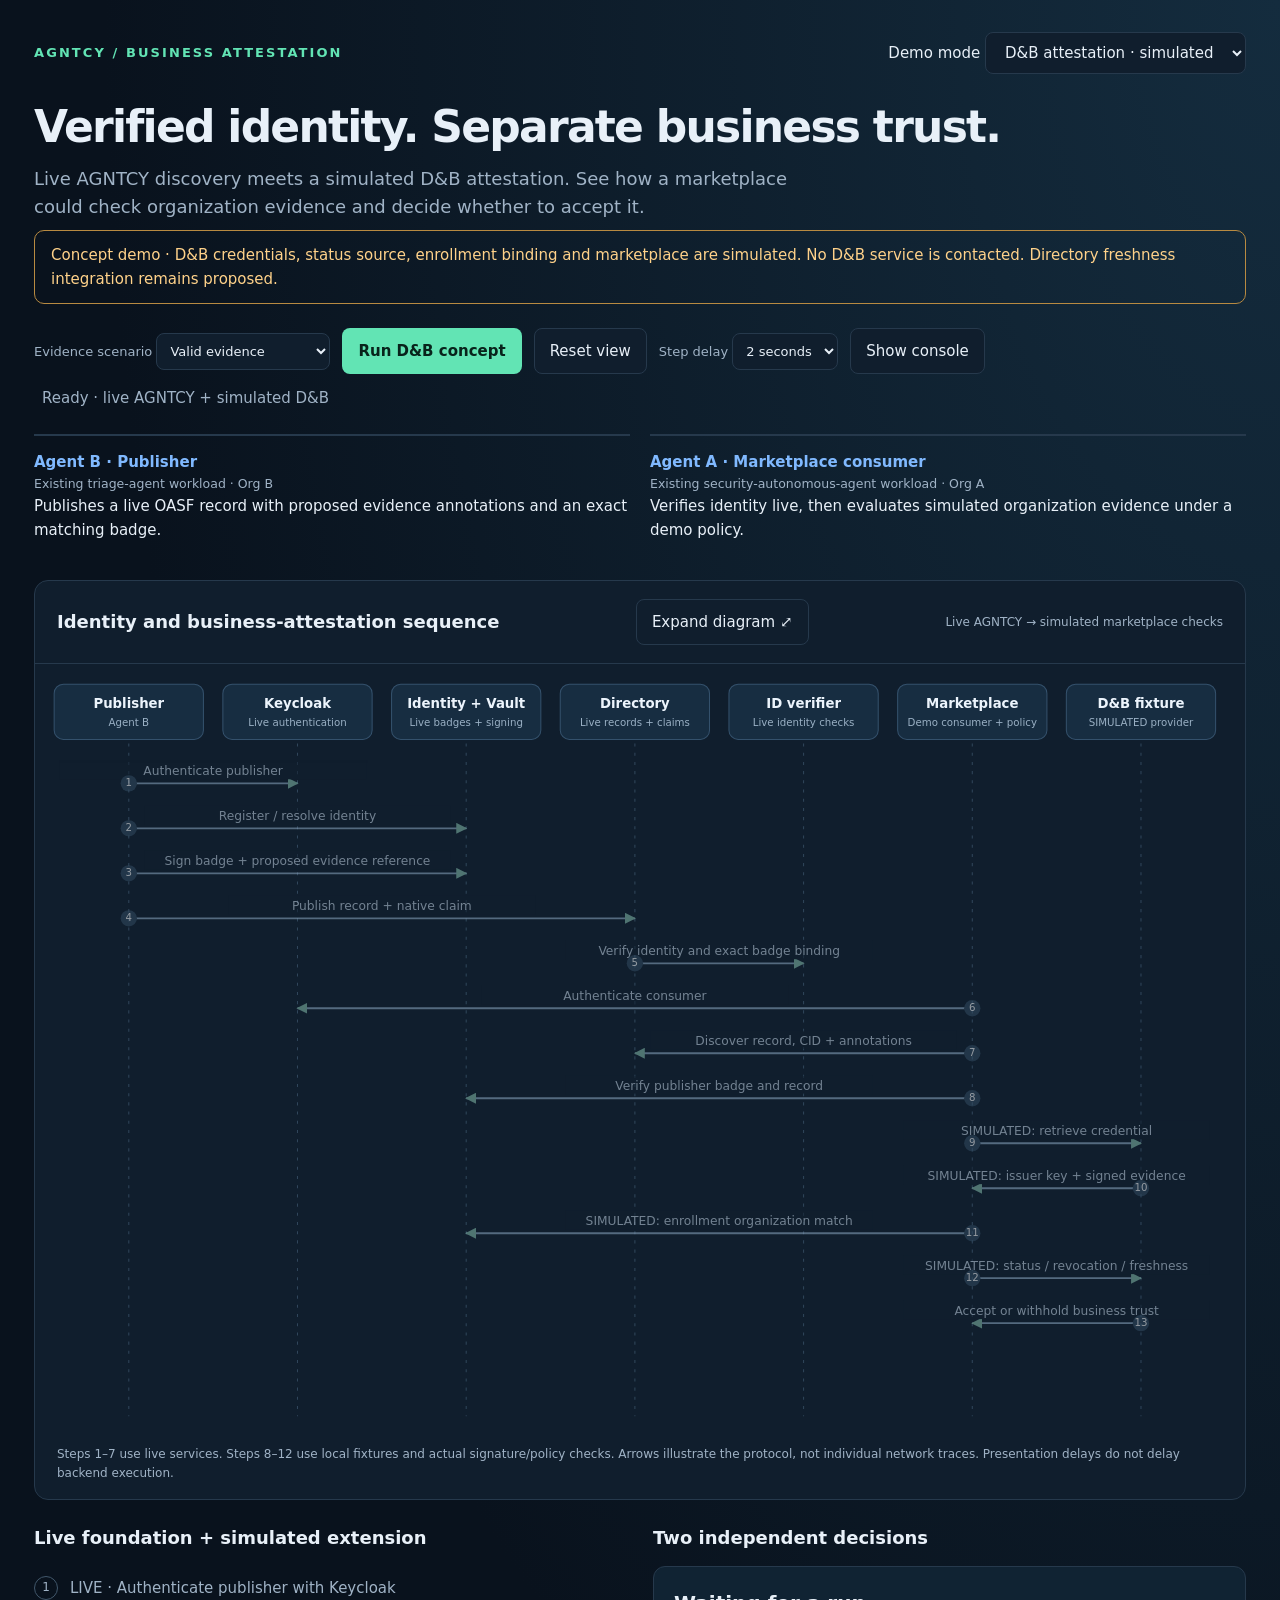
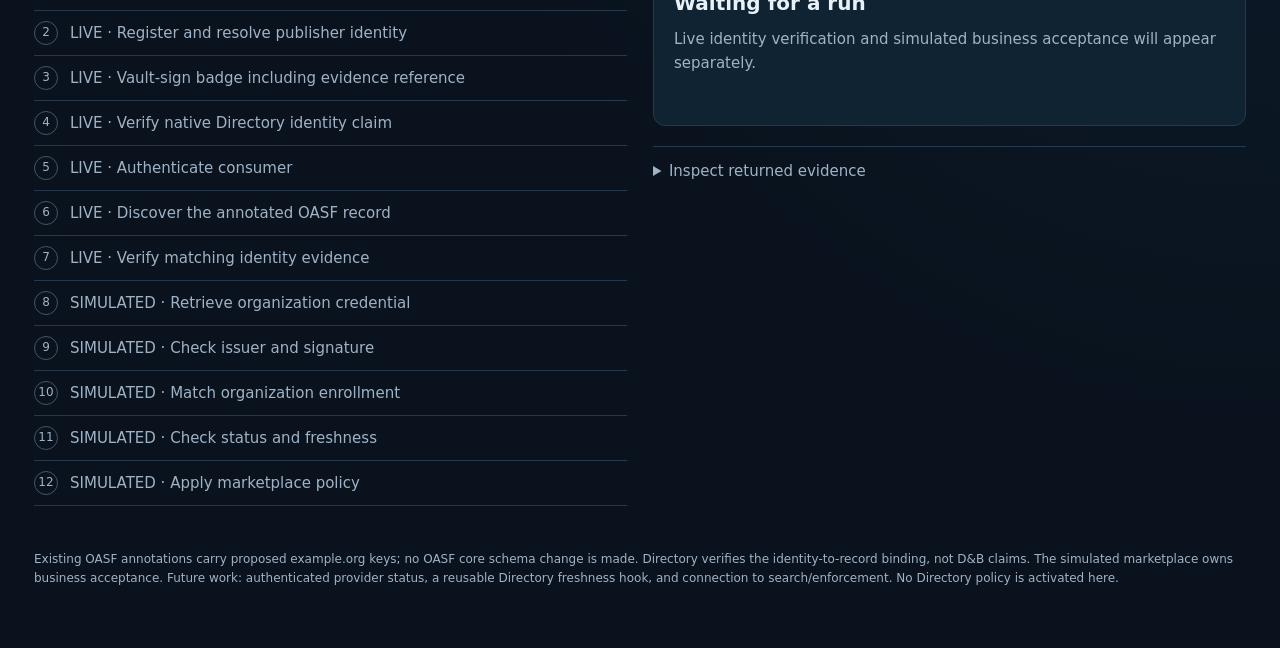
==== cross-domain-id-jag-vc/webapp/static/dnb.html @ ece32f4d "feat(demo): add live identity and simulated D&B attestation journey Signed-off-by: Sri Aradhyula <sr" ====
<!doctype html>
<html lang="en"><head><meta charset="utf-8"><meta name="viewport" content="width=device-width,initial-scale=1"><title>AGNTCY · D&B attestation concept</title>
<style>
:root{color-scheme:dark;--bg:#09121d;--panel:#101e2d;--line:#26394c;--text:#e8f0f8;--muted:#a0b3c6;--green:#62e4b4;--blue:#80b9ff;--red:#ff8b97}*{box-sizing:border-box}body{margin:0;background:radial-gradient(ellipse at top right,#142c3e,var(--bg) 65%);color:var(--text);font:15px/1.6 system-ui,sans-serif}main{max-width:1320px;margin:auto;padding:32px 34px 60px}header{display:flex;justify-content:space-between;align-items:center;gap:20px}.brand{font-size:13px;font-weight:700;letter-spacing:.16em;color:var(--green)}select,button{font:inherit;border:1px solid var(--line);border-radius:8px;padding:10px 15px;background:var(--panel);color:var(--text)}h1{font-size:clamp(28px,4vw,44px);letter-spacing:-.04em;line-height:1.15;margin:28px 0 12px}p{color:var(--muted);margin:8px 0}.lead{font-size:18px;max-width:780px}.toolbar{display:flex;align-items:center;gap:12px;margin:24px 0}button{cursor:pointer}button.primary{background:var(--green);color:#08231b;font-weight:750;border-color:transparent}button:disabled{opacity:.55;cursor:wait}.status{margin-left:8px;color:var(--muted)}.roles{display:grid;grid-template-columns:1fr 1fr;gap:20px;margin-bottom:24px}.role{border-top:2px solid var(--line);padding:14px 0}.role b{color:var(--blue)}.role small{display:block;color:var(--muted)}.diagram{background:var(--panel);border:1px solid var(--line);border-radius:14px;overflow:hidden}.diagram-head{display:flex;justify-content:space-between;gap:16px;align-items:center;padding:18px 22px;border-bottom:1px solid var(--line)}h2{font-size:18px;line-height:1.3;margin:0}.diagram-head span{color:var(--muted);font-size:12px}.canvas{overflow-x:auto;padding:12px}svg{display:block;width:100%;min-width:880px;height:auto}.life{stroke:#30465b;stroke-dasharray:3 6}.actor{fill:#172d41;stroke:#34516c}.actor-name{fill:#ecf4fc;font-size:13px;font-weight:650;text-anchor:middle}.actor-sub{fill:#9ab0c4;font-size:10px;text-anchor:middle}.message{opacity:.55;transition:opacity .35s}.message line{stroke:#8ca8c3;stroke-width:1.8}.message text{fill:#c4d5e5;font-size:12px;text-anchor:middle}.message circle{fill:#324b61}.message .number{fill:white;font-size:10px}.message.active{opacity:1}.message.active line{stroke:var(--blue);stroke-width:2.6;stroke-dasharray:8 5;animation:flow .8s linear infinite}.message.active text{fill:#b5d8ff}.message.done{opacity:1}.message.done line{stroke:var(--green)}.message.done circle{fill:#237c63}.message.failed{opacity:1}.message.failed line{stroke:var(--red)}@keyframes flow{to{stroke-dashoffset:-26}}.caption{font-size:12px;padding:0 22px 16px;color:var(--muted)}.bottom{display:grid;grid-template-columns:1fr 1fr;gap:26px;margin-top:26px}.steps{list-style:none;padding:0;margin:16px 0}.steps li{display:flex;align-items:center;gap:12px;border-bottom:1px solid var(--line);padding:10px 0;color:var(--muted)}.dot{display:inline-grid;place-items:center;width:24px;height:24px;border:1px solid #41576b;border-radius:50%;font-size:12px;flex:none}.steps li.ok{color:var(--text)}.ok .dot{background:#164b3c;border-color:var(--green);color:var(--green)}.steps li.running{color:var(--blue)}.running .dot{border-color:var(--blue);box-shadow:0 0 16px #80b9ff44}.steps li.error{color:var(--red)}.result{margin-top:16px;padding:20px;background:#102333;border:1px solid var(--line);border-radius:12px;min-height:160px;overflow-wrap:anywhere}.result.success{border-color:var(--green)}.result.error{border-color:var(--red)}.result strong{font-size:20px}.result dl{display:grid;grid-template-columns:90px 1fr;gap:8px;font-size:13px}.result dt{color:var(--muted)}.result dd{margin:0;font-family:ui-monospace,monospace}details{margin-top:20px;border-top:1px solid var(--line);padding-top:12px}summary{cursor:pointer;color:var(--muted)}pre{white-space:pre-wrap;overflow-wrap:anywhere;font:12px/1.6 ui-monospace,monospace;color:#b6cadc}footer{margin-top:28px;color:var(--muted);font-size:12px}@media(max-width:750px){main{padding:22px 16px}.bottom,.roles{grid-template-columns:1fr}.roles{gap:0}.toolbar{flex-wrap:wrap}.status{width:100%;margin:0}.diagram-head{align-items:flex-start;flex-direction:column}header{align-items:flex-start}h1{margin-top:24px}}@media(prefers-reduced-motion:reduce){.message.active line{animation:none}}

.live-console{position:fixed;right:22px;top:90px;width:min(440px,calc(100vw - 32px));z-index:10000;background:#0b1825f5;border:1px solid #456980;border-radius:12px;box-shadow:0 12px 60px #0009;backdrop-filter:blur(12px);overflow:hidden}.live-console[hidden]{display:none}.console-head{display:flex;justify-content:space-between;align-items:center;padding:10px 14px;border-bottom:1px solid var(--line);gap:10px}.console-head strong{font-size:13px}.console-head button{padding:3px 9px;font-size:12px}.console-body{max-height:360px;overflow:auto;padding:0 14px 12px}.live-console.collapsed .console-body{display:none}.console-entry{padding:12px 0;border-bottom:1px solid #26394c;font-size:12px}.console-entry b{display:block;color:#80b9ff}.console-entry.ok b{color:#62e4b4}.console-entry.error b{color:#ff8b97}.console-entry time{font:10px ui-monospace,monospace;color:#9db2c5}.console-entry pre{margin:8px 0 0;font-size:11px}.console-note{font-size:11px;color:#a0b3c6;padding:8px 14px}.pace{font-size:13px;color:var(--muted)}.pace select{padding:9px;font-size:13px}.diagram-modal .live-console{top:90px;right:34px}
</style><link rel="stylesheet" href="/static/diagram-modal.css"></head><body><main>
<header><div class="brand">AGNTCY / BUSINESS ATTESTATION</div><label>Demo mode <select id="mode" aria-label="Demo mode"><option value="simple">Simple discovery</option><option value="full">Full agent workflow</option><option value="dnb" selected>D&B attestation · simulated</option></select></label></header>
<h1>Verified identity. Separate business trust.</h1><p class="lead">Live AGNTCY discovery meets a simulated D&B attestation. See how a marketplace could check organization evidence and decide whether to accept it.</p>
<p style="padding:12px 16px;border:1px solid #b88a41;border-radius:10px;color:#ffd28a">Concept demo · D&B credentials, status source, enrollment binding and marketplace are simulated. No D&B service is contacted. Directory freshness integration remains proposed.</p><div class="toolbar" style="flex-wrap:wrap"><label class="pace">Evidence scenario <select id="scenario" aria-label="Evidence scenario"><option value="valid">Valid evidence</option><option value="revoked">Revoked</option><option value="expired">Expired</option><option value="stale">Stale status</option><option value="unavailable">Status unavailable</option><option value="wrong_org">Wrong organization</option><option value="tampered">Tampered credential</option></select></label><button class="primary" id="run">Run D&B concept</button><button id="reset">Reset view</button><label class="pace">Step delay <select id="pace" aria-label="Step delay"><option value="0">No delay</option><option value="2000" selected>2 seconds</option><option value="4000">4 seconds</option><option value="6000">6 seconds</option></select></label><button id="consoleOpen">Show console</button><span class="status" id="status" role="status" aria-live="polite">Ready · live AGNTCY + simulated D&B</span></div>
<div class="roles"><div class="role"><b>Agent B · Publisher</b><small>Existing triage-agent workload · Org B</small>Publishes a live OASF record with proposed evidence annotations and an exact matching badge.</div><div class="role"><b>Agent A · Marketplace consumer</b><small>Existing security-autonomous-agent workload · Org A</small>Verifies identity live, then evaluates simulated organization evidence under a demo policy.</div></div>
<section class="diagram"><div class="diagram-head"><h2>Identity and business-attestation sequence</h2><button type="button" class="diagram-expand" data-diagram-target=".diagram">Expand diagram ⤢</button><span>Live AGNTCY → simulated marketplace checks</span></div><div class="canvas"><svg id="sequence" viewBox="0 0 1160 740" role="img" aria-label="Live identity and Directory verification followed by simulated business evidence retrieval, verification and marketplace policy"></svg></div><div class="caption">Steps 1–7 use live services. Steps 8–12 use local fixtures and actual signature/policy checks. Arrows illustrate the protocol, not individual network traces. Presentation delays do not delay backend execution.</div></section>
<div class="bottom"><section><h2>Live foundation + simulated extension</h2><ol class="steps" id="steps"></ol></section><section><h2>Two independent decisions</h2><div class="result" id="result"><strong>Waiting for a run</strong><p>Live identity verification and simulated business acceptance will appear separately.</p></div><details><summary>Inspect returned evidence</summary><pre id="evidence">No operations yet.</pre></details></section></div>
<footer>Existing OASF annotations carry proposed example.org keys; no OASF core schema change is made. Directory verifies the identity-to-record binding, not D&B claims. The simulated marketplace owns business acceptance. Future work: authenticated provider status, a reusable Directory freshness hook, and connection to search/enforcement. No Directory policy is activated here.</footer>
</main><aside id="liveConsole" class="live-console" aria-label="Live operation console" hidden><div class="console-head"><strong>Live operation output</strong><div><button id="consoleCollapse" aria-label="Collapse console">−</button> <button id="consoleClose" aria-label="Close console">✕</button></div></div><div class="console-note">Each event labels live vs simulated data · bearer tokens hidden</div><div id="consoleBody" class="console-body" role="log" aria-label="Operation events"></div></aside><script>
const labels=['LIVE · Authenticate publisher with Keycloak','LIVE · Register and resolve publisher identity','LIVE · Vault-sign badge including evidence reference','LIVE · Verify native Directory identity claim','LIVE · Authenticate consumer','LIVE · Discover the annotated OASF record','LIVE · Verify matching identity evidence','SIMULATED · Retrieve organization credential','SIMULATED · Check issuer and signature','SIMULATED · Match organization enrollment','SIMULATED · Check status and freshness','SIMULATED · Apply marketplace policy'];
const actors=[['Publisher','Agent B'],['Keycloak','Live authentication'],['Identity + Vault','Live badges + signing'],['Directory','Live records + claims'],['ID verifier','Live identity checks'],['Marketplace','Demo consumer + policy'],['D&B fixture','SIMULATED provider']];
const xs=[80,245,410,575,740,905,1070];
const rows=[[0,0,1,'Authenticate publisher'],[1,0,2,'Register / resolve identity'],[2,0,2,'Sign badge + proposed evidence reference'],[3,0,3,'Publish record + native claim'],[3,3,4,'Verify identity and exact badge binding'],[4,5,1,'Authenticate consumer'],[5,5,3,'Discover record, CID + annotations'],[6,5,2,'Verify publisher badge and record'],[7,5,6,'SIMULATED: retrieve credential'],[8,6,5,'SIMULATED: issuer key + signed evidence'],[9,5,2,'SIMULATED: enrollment organization match'],[10,5,6,'SIMULATED: status / revocation / freshness'],[11,6,5,'Accept or withhold business trust']];
let running=false, history=[],complete=false;
function draw(){let html='<defs><marker id="arrow" viewBox="0 0 10 10" refX="9" refY="5" markerWidth="6" markerHeight="6" orient="auto-start-reverse"><path d="M 0 0 L 10 5 L 0 10 z" fill="#83bbaa"/></marker></defs>';actors.forEach((a,i)=>{html+=`<line class="life" x1="${xs[i]}" y1="66" x2="${xs[i]}" y2="724"/><rect class="actor" x="${xs[i]-73}" y="8" width="146" height="54" rx="9"/><text class="actor-name" x="${xs[i]}" y="31">${a[0]}</text><text class="actor-sub" x="${xs[i]}" y="49">${a[1]}</text>`});rows.forEach((r,i)=>{const y=105+i*44;const x1=xs[r[1]],x2=xs[r[2]],m=(x1+x2)/2;html+=`<g class="message" data-step="${r[0]}"><line x1="${x1}" y1="${y}" x2="${x2}" y2="${y}" marker-end="url(#arrow)"/><rect x="${m-150}" y="${y-22}" width="300" height="18" fill="#101e2d"/><text x="${m}" y="${y-8}">${r[3]}</text><circle cx="${x1}" cy="${y}" r="8"/><text class="number" x="${x1}" y="${y+3}">${i+1}</text></g>`});document.querySelector('#sequence').innerHTML=html;document.querySelector('#steps').innerHTML=labels.map((l,i)=>`<li id="s${i}"><span class="dot">${i+1}</span><span>${l}</span></li>`).join('');}
function result(title,message,state=''){const box=document.querySelector('#result');box.className='result '+state;box.replaceChildren();let strong=document.createElement('strong');strong.textContent=title;let p=document.createElement('p');p.textContent=message;box.append(strong,p);return box;}
function consoleEvent(e){const entry=document.createElement('div');entry.className='console-entry '+e.state;const time=document.createElement('time');time.textContent=e.timestamp?new Date(e.timestamp).toLocaleTimeString():'';const title=document.createElement('b');title.textContent=(e.step>=0?'Step '+(e.step+1)+' · ':'')+e.state.toUpperCase();const text=document.createElement('div');text.textContent=e.detail;entry.append(time,title,text);if(Object.keys(e.evidence||{}).length){const pre=document.createElement('pre');pre.textContent=JSON.stringify(e.evidence,null,2);entry.append(pre);}document.querySelector('#consoleBody').prepend(entry);document.querySelector('#consoleBody').scrollTop=0;}
async function present(e){receive(e);if(e.state==='ok'){const ms=Number(document.querySelector('#pace').value)||0;if(ms)await new Promise(resolve=>setTimeout(resolve,ms));}}
function receive(e){consoleEvent(e);history.push(e);document.querySelector('#evidence').textContent=JSON.stringify(history,null,2);document.querySelector('#status').textContent=e.detail;if(e.state==='complete'){complete=true;const box=result(e.evidence.accepted?'Identity verified · business accepted':'Identity verified · business not accepted','LIVE: native identity verified. SIMULATED: '+e.evidence.outcome.replaceAll('_',' ')+'. This decision does not change Directory enforcement.',e.evidence.accepted?'success':'error');let dl=document.createElement('dl');for(const [key,label] of [['consumer','Consumer'],['publisher','Publisher'],['cid','Record CID'],['source','Business source'],['outcome','Policy result']]){let dt=document.createElement('dt'),dd=document.createElement('dd');dt.textContent=label;dd.textContent=e.evidence[key]||'';dl.append(dt,dd);}box.append(dl);return;}let li=document.querySelector('#s'+e.step);if(li){li.className=e.state;li.querySelector('.dot').textContent=e.state==='ok'?'✓':e.state==='error'?'!':e.step+1;}document.querySelectorAll(`[data-step="${e.step}"]`).forEach(g=>g.setAttribute('class','message '+({ok:'done',running:'active',error:'failed'}[e.state]||'')));if(e.state==='error')result('Run stopped',e.detail,'error');}
function reset(){document.querySelector("#consoleBody").replaceChildren();history=[];complete=false;draw();document.querySelector('#evidence').textContent='No operations yet.';document.querySelector('#status').textContent='Ready · live AGNTCY + simulated D&B';result('Waiting for a run','Live identity verification and simulated business acceptance will appear separately.');}
document.querySelector('#run').onclick=async()=>{if(running)return;reset();document.querySelector("#liveConsole").hidden=false;running=true;document.querySelector('#run').disabled=true;document.querySelector('#reset').disabled=true;document.querySelector('#mode').disabled=true;document.querySelector('#scenario').disabled=true;result('Running live foundation','Waiting for service responses. Directory reconciliation can take up to a minute.');try{const response=await fetch('/api/dnb/run?scenario='+encodeURIComponent(document.querySelector('#scenario').value),{method:'POST'});if(!response.ok)throw Error('Demo request failed: HTTP '+response.status);const reader=response.body.getReader(),decoder=new TextDecoder();let buffer='';while(true){const {value,done}=await reader.read();if(done)break;buffer+=decoder.decode(value,{stream:true});let end;while((end=buffer.indexOf('\n'))>=0){const line=buffer.slice(0,end);buffer=buffer.slice(end+1);if(line.trim())await present(JSON.parse(line));}}if(!complete&&!history.some(e=>e.state==='error'))throw Error('The service stream ended before verification completed.');}catch(e){receive({step:-1,state:'error',detail:e.message,evidence:{}});}finally{running=false;document.querySelector('#run').disabled=false;document.querySelector('#reset').disabled=false;document.querySelector('#mode').disabled=false;document.querySelector('#scenario').disabled=false;}};
document.querySelector('#consoleOpen').onclick=()=>{document.querySelector('#liveConsole').hidden=false;};
document.querySelector('#consoleClose').onclick=()=>{document.querySelector('#liveConsole').hidden=true;};
document.querySelector('#consoleCollapse').onclick=()=>{const collapsed=document.querySelector('#liveConsole').classList.toggle('collapsed');document.querySelector('#consoleCollapse').textContent=collapsed?'+':'−';document.querySelector('#consoleCollapse').setAttribute('aria-label',collapsed?'Expand console':'Collapse console');};
document.querySelector('#reset').onclick=reset;document.querySelector('#mode').onchange=e=>{location.href='/?mode='+encodeURIComponent(e.target.value)};draw();
</script><script src="/static/diagram-modal.js"></script></body></html>
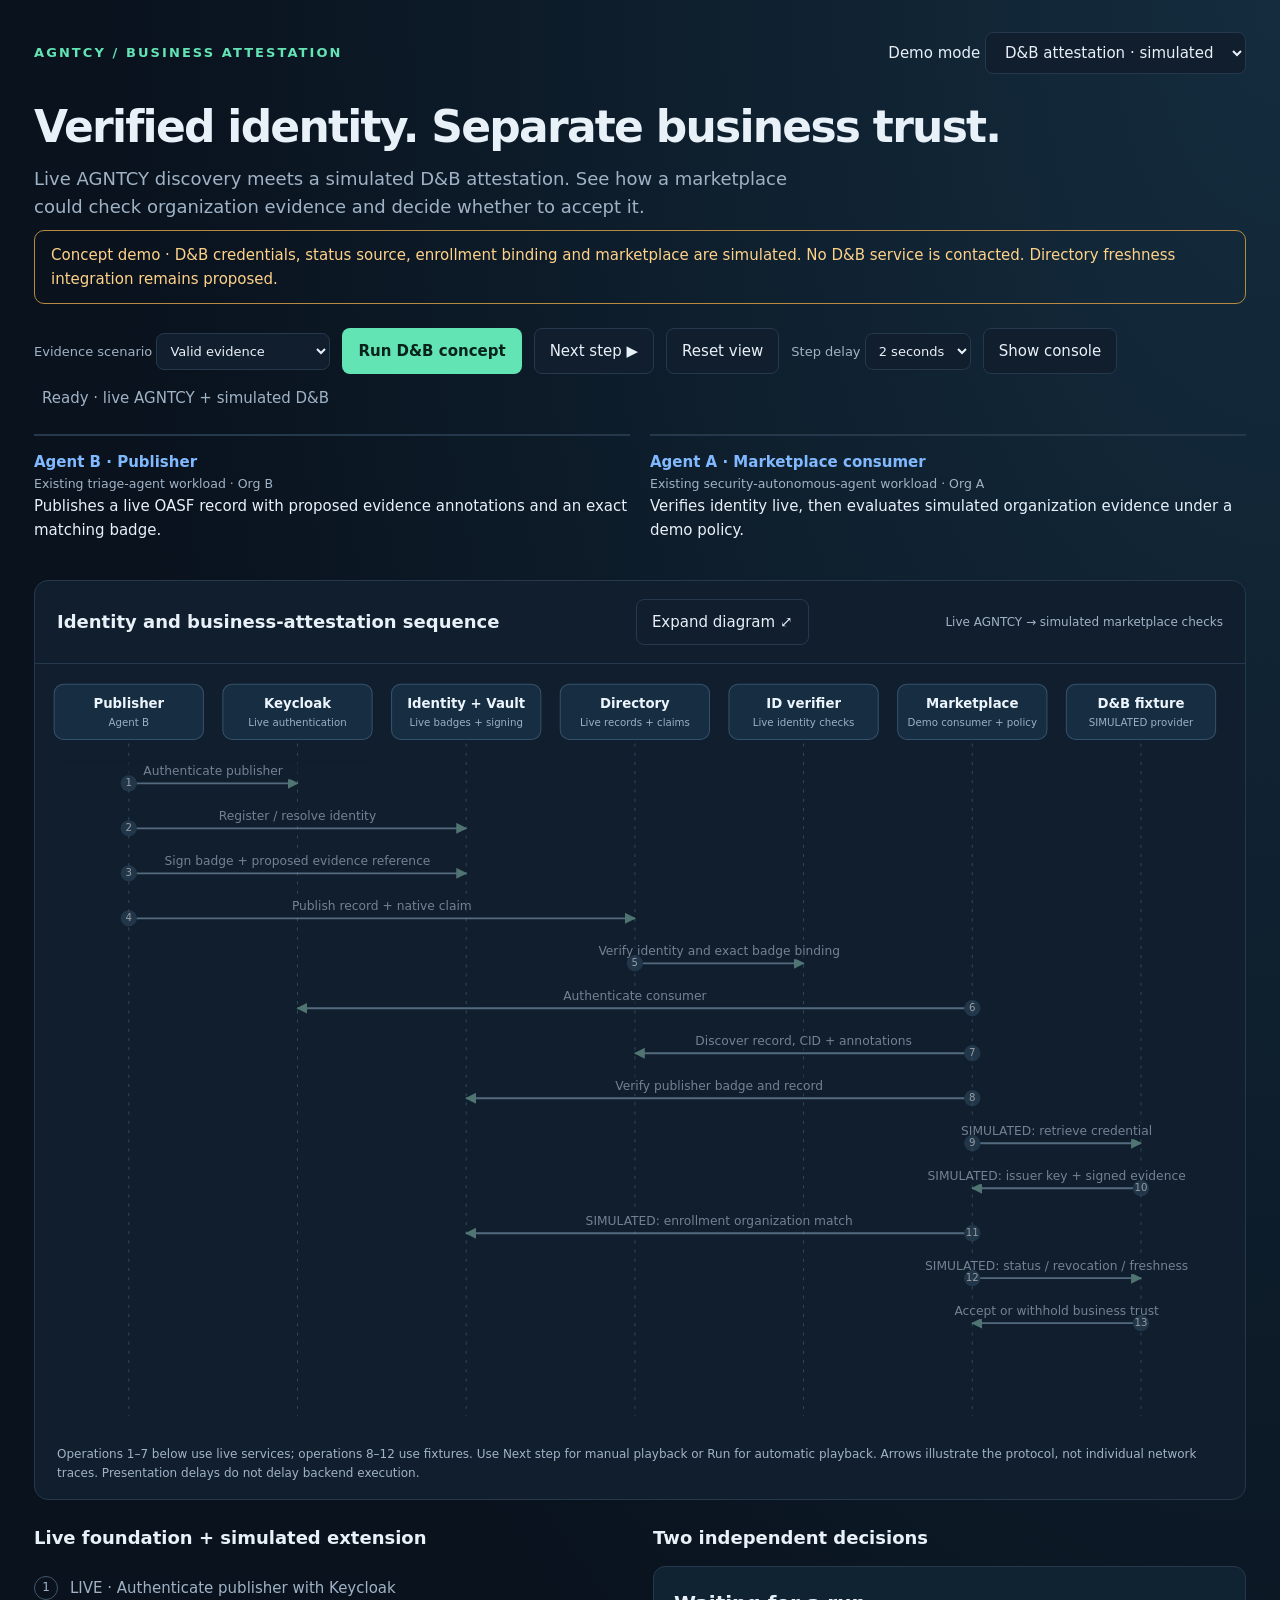
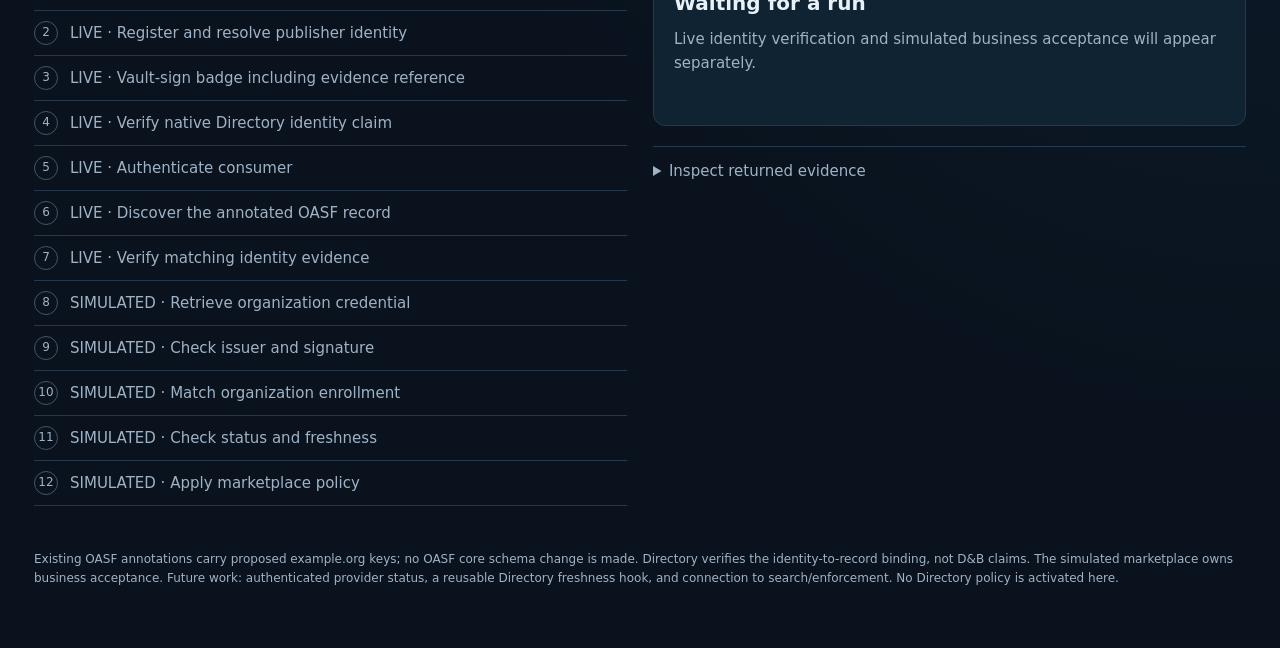
==== commit 8de30bac: "feat(demo): add presenter Next controls and visible full console Signed-off-by: Sri Aradhyula <srara" ====
--- a/cross-domain-id-jag-vc/webapp/static/dnb.html
+++ b/cross-domain-id-jag-vc/webapp/static/dnb.html
@@ -3,13 +3,13 @@
 <style>
 :root{color-scheme:dark;--bg:#09121d;--panel:#101e2d;--line:#26394c;--text:#e8f0f8;--muted:#a0b3c6;--green:#62e4b4;--blue:#80b9ff;--red:#ff8b97}*{box-sizing:border-box}body{margin:0;background:radial-gradient(ellipse at top right,#142c3e,var(--bg) 65%);color:var(--text);font:15px/1.6 system-ui,sans-serif}main{max-width:1320px;margin:auto;padding:32px 34px 60px}header{display:flex;justify-content:space-between;align-items:center;gap:20px}.brand{font-size:13px;font-weight:700;letter-spacing:.16em;color:var(--green)}select,button{font:inherit;border:1px solid var(--line);border-radius:8px;padding:10px 15px;background:var(--panel);color:var(--text)}h1{font-size:clamp(28px,4vw,44px);letter-spacing:-.04em;line-height:1.15;margin:28px 0 12px}p{color:var(--muted);margin:8px 0}.lead{font-size:18px;max-width:780px}.toolbar{display:flex;align-items:center;gap:12px;margin:24px 0}button{cursor:pointer}button.primary{background:var(--green);color:#08231b;font-weight:750;border-color:transparent}button:disabled{opacity:.55;cursor:wait}.status{margin-left:8px;color:var(--muted)}.roles{display:grid;grid-template-columns:1fr 1fr;gap:20px;margin-bottom:24px}.role{border-top:2px solid var(--line);padding:14px 0}.role b{color:var(--blue)}.role small{display:block;color:var(--muted)}.diagram{background:var(--panel);border:1px solid var(--line);border-radius:14px;overflow:hidden}.diagram-head{display:flex;justify-content:space-between;gap:16px;align-items:center;padding:18px 22px;border-bottom:1px solid var(--line)}h2{font-size:18px;line-height:1.3;margin:0}.diagram-head span{color:var(--muted);font-size:12px}.canvas{overflow-x:auto;padding:12px}svg{display:block;width:100%;min-width:880px;height:auto}.life{stroke:#30465b;stroke-dasharray:3 6}.actor{fill:#172d41;stroke:#34516c}.actor-name{fill:#ecf4fc;font-size:13px;font-weight:650;text-anchor:middle}.actor-sub{fill:#9ab0c4;font-size:10px;text-anchor:middle}.message{opacity:.55;transition:opacity .35s}.message line{stroke:#8ca8c3;stroke-width:1.8}.message text{fill:#c4d5e5;font-size:12px;text-anchor:middle}.message circle{fill:#324b61}.message .number{fill:white;font-size:10px}.message.active{opacity:1}.message.active line{stroke:var(--blue);stroke-width:2.6;stroke-dasharray:8 5;animation:flow .8s linear infinite}.message.active text{fill:#b5d8ff}.message.done{opacity:1}.message.done line{stroke:var(--green)}.message.done circle{fill:#237c63}.message.failed{opacity:1}.message.failed line{stroke:var(--red)}@keyframes flow{to{stroke-dashoffset:-26}}.caption{font-size:12px;padding:0 22px 16px;color:var(--muted)}.bottom{display:grid;grid-template-columns:1fr 1fr;gap:26px;margin-top:26px}.steps{list-style:none;padding:0;margin:16px 0}.steps li{display:flex;align-items:center;gap:12px;border-bottom:1px solid var(--line);padding:10px 0;color:var(--muted)}.dot{display:inline-grid;place-items:center;width:24px;height:24px;border:1px solid #41576b;border-radius:50%;font-size:12px;flex:none}.steps li.ok{color:var(--text)}.ok .dot{background:#164b3c;border-color:var(--green);color:var(--green)}.steps li.running{color:var(--blue)}.running .dot{border-color:var(--blue);box-shadow:0 0 16px #80b9ff44}.steps li.error{color:var(--red)}.result{margin-top:16px;padding:20px;background:#102333;border:1px solid var(--line);border-radius:12px;min-height:160px;overflow-wrap:anywhere}.result.success{border-color:var(--green)}.result.error{border-color:var(--red)}.result strong{font-size:20px}.result dl{display:grid;grid-template-columns:90px 1fr;gap:8px;font-size:13px}.result dt{color:var(--muted)}.result dd{margin:0;font-family:ui-monospace,monospace}details{margin-top:20px;border-top:1px solid var(--line);padding-top:12px}summary{cursor:pointer;color:var(--muted)}pre{white-space:pre-wrap;overflow-wrap:anywhere;font:12px/1.6 ui-monospace,monospace;color:#b6cadc}footer{margin-top:28px;color:var(--muted);font-size:12px}@media(max-width:750px){main{padding:22px 16px}.bottom,.roles{grid-template-columns:1fr}.roles{gap:0}.toolbar{flex-wrap:wrap}.status{width:100%;margin:0}.diagram-head{align-items:flex-start;flex-direction:column}header{align-items:flex-start}h1{margin-top:24px}}@media(prefers-reduced-motion:reduce){.message.active line{animation:none}}
 
-.live-console{position:fixed;right:22px;top:90px;width:min(440px,calc(100vw - 32px));z-index:10000;background:#0b1825f5;border:1px solid #456980;border-radius:12px;box-shadow:0 12px 60px #0009;backdrop-filter:blur(12px);overflow:hidden}.live-console[hidden]{display:none}.console-head{display:flex;justify-content:space-between;align-items:center;padding:10px 14px;border-bottom:1px solid var(--line);gap:10px}.console-head strong{font-size:13px}.console-head button{padding:3px 9px;font-size:12px}.console-body{max-height:360px;overflow:auto;padding:0 14px 12px}.live-console.collapsed .console-body{display:none}.console-entry{padding:12px 0;border-bottom:1px solid #26394c;font-size:12px}.console-entry b{display:block;color:#80b9ff}.console-entry.ok b{color:#62e4b4}.console-entry.error b{color:#ff8b97}.console-entry time{font:10px ui-monospace,monospace;color:#9db2c5}.console-entry pre{margin:8px 0 0;font-size:11px}.console-note{font-size:11px;color:#a0b3c6;padding:8px 14px}.pace{font-size:13px;color:var(--muted)}.pace select{padding:9px;font-size:13px}.diagram-modal .live-console{top:90px;right:34px}
+.live-console{position:fixed;right:22px;top:90px;width:min(540px,calc(100vw - 32px));z-index:10000;background:#0b1825f5;border:1px solid #456980;border-radius:12px;box-shadow:0 12px 60px #0009;backdrop-filter:blur(12px);overflow:hidden}.live-console[hidden]{display:none}.console-head{display:flex;justify-content:space-between;align-items:center;padding:10px 14px;border-bottom:1px solid var(--line);gap:10px}.console-head strong{font-size:13px}.console-head button{padding:3px 9px;font-size:12px}.console-body{max-height:min(65vh,620px);overflow:auto;padding:0 14px 12px}.live-console.collapsed .console-body{display:none}.console-entry{padding:12px 0;border-bottom:1px solid #26394c;font-size:12px}.console-entry b{display:block;color:#80b9ff}.console-entry.ok b{color:#62e4b4}.console-entry.error b{color:#ff8b97}.console-entry time{font:10px ui-monospace,monospace;color:#9db2c5}.console-entry pre{margin:8px 0 0;font-size:11px}.console-note{font-size:11px;color:#a0b3c6;padding:8px 14px}.pace{font-size:13px;color:var(--muted)}.pace select{padding:9px;font-size:13px}.diagram-modal .live-console{top:90px;right:34px}
 </style><link rel="stylesheet" href="/static/diagram-modal.css"></head><body><main>
 <header><div class="brand">AGNTCY / BUSINESS ATTESTATION</div><label>Demo mode <select id="mode" aria-label="Demo mode"><option value="simple">Simple discovery</option><option value="full">Full agent workflow</option><option value="dnb" selected>D&B attestation · simulated</option></select></label></header>
 <h1>Verified identity. Separate business trust.</h1><p class="lead">Live AGNTCY discovery meets a simulated D&B attestation. See how a marketplace could check organization evidence and decide whether to accept it.</p>
-<p style="padding:12px 16px;border:1px solid #b88a41;border-radius:10px;color:#ffd28a">Concept demo · D&B credentials, status source, enrollment binding and marketplace are simulated. No D&B service is contacted. Directory freshness integration remains proposed.</p><div class="toolbar" style="flex-wrap:wrap"><label class="pace">Evidence scenario <select id="scenario" aria-label="Evidence scenario"><option value="valid">Valid evidence</option><option value="revoked">Revoked</option><option value="expired">Expired</option><option value="stale">Stale status</option><option value="unavailable">Status unavailable</option><option value="wrong_org">Wrong organization</option><option value="tampered">Tampered credential</option></select></label><button class="primary" id="run">Run D&B concept</button><button id="reset">Reset view</button><label class="pace">Step delay <select id="pace" aria-label="Step delay"><option value="0">No delay</option><option value="2000" selected>2 seconds</option><option value="4000">4 seconds</option><option value="6000">6 seconds</option></select></label><button id="consoleOpen">Show console</button><span class="status" id="status" role="status" aria-live="polite">Ready · live AGNTCY + simulated D&B</span></div>
+<p style="padding:12px 16px;border:1px solid #b88a41;border-radius:10px;color:#ffd28a">Concept demo · D&B credentials, status source, enrollment binding and marketplace are simulated. No D&B service is contacted. Directory freshness integration remains proposed.</p><div class="toolbar" style="flex-wrap:wrap"><label class="pace">Evidence scenario <select id="scenario" aria-label="Evidence scenario"><option value="valid">Valid evidence</option><option value="revoked">Revoked</option><option value="expired">Expired</option><option value="stale">Stale status</option><option value="unavailable">Status unavailable</option><option value="wrong_org">Wrong organization</option><option value="tampered">Tampered credential</option></select></label><button class="primary" id="run">Run D&B concept</button><button id="nextStep">Next step ▶</button><button id="reset">Reset view</button><label class="pace">Step delay <select id="pace" aria-label="Step delay"><option value="0">No delay</option><option value="2000" selected>2 seconds</option><option value="4000">4 seconds</option><option value="6000">6 seconds</option></select></label><button id="consoleOpen">Show console</button><span class="status" id="status" role="status" aria-live="polite">Ready · live AGNTCY + simulated D&B</span></div>
 <div class="roles"><div class="role"><b>Agent B · Publisher</b><small>Existing triage-agent workload · Org B</small>Publishes a live OASF record with proposed evidence annotations and an exact matching badge.</div><div class="role"><b>Agent A · Marketplace consumer</b><small>Existing security-autonomous-agent workload · Org A</small>Verifies identity live, then evaluates simulated organization evidence under a demo policy.</div></div>
-<section class="diagram"><div class="diagram-head"><h2>Identity and business-attestation sequence</h2><button type="button" class="diagram-expand" data-diagram-target=".diagram">Expand diagram ⤢</button><span>Live AGNTCY → simulated marketplace checks</span></div><div class="canvas"><svg id="sequence" viewBox="0 0 1160 740" role="img" aria-label="Live identity and Directory verification followed by simulated business evidence retrieval, verification and marketplace policy"></svg></div><div class="caption">Steps 1–7 use live services. Steps 8–12 use local fixtures and actual signature/policy checks. Arrows illustrate the protocol, not individual network traces. Presentation delays do not delay backend execution.</div></section>
+<section class="diagram"><div class="diagram-head"><h2>Identity and business-attestation sequence</h2><button type="button" class="diagram-expand" data-diagram-target=".diagram">Expand diagram ⤢</button><span>Live AGNTCY → simulated marketplace checks</span></div><div class="canvas"><svg id="sequence" viewBox="0 0 1160 740" role="img" aria-label="Live identity and Directory verification followed by simulated business evidence retrieval, verification and marketplace policy"></svg></div><div class="caption">Operations 1–7 below use live services; operations 8–12 use fixtures. Use Next step for manual playback or Run for automatic playback. Arrows illustrate the protocol, not individual network traces. Presentation delays do not delay backend execution.</div></section>
 <div class="bottom"><section><h2>Live foundation + simulated extension</h2><ol class="steps" id="steps"></ol></section><section><h2>Two independent decisions</h2><div class="result" id="result"><strong>Waiting for a run</strong><p>Live identity verification and simulated business acceptance will appear separately.</p></div><details><summary>Inspect returned evidence</summary><pre id="evidence">No operations yet.</pre></details></section></div>
 <footer>Existing OASF annotations carry proposed example.org keys; no OASF core schema change is made. Directory verifies the identity-to-record binding, not D&B claims. The simulated marketplace owns business acceptance. Future work: authenticated provider status, a reusable Directory freshness hook, and connection to search/enforcement. No Directory policy is activated here.</footer>
 </main><aside id="liveConsole" class="live-console" aria-label="Live operation console" hidden><div class="console-head"><strong>Live operation output</strong><div><button id="consoleCollapse" aria-label="Collapse console">−</button> <button id="consoleClose" aria-label="Close console">✕</button></div></div><div class="console-note">Each event labels live vs simulated data · bearer tokens hidden</div><div id="consoleBody" class="console-body" role="log" aria-label="Operation events"></div></aside><script>
@@ -17,15 +17,31 @@
 const actors=[['Publisher','Agent B'],['Keycloak','Live authentication'],['Identity + Vault','Live badges + signing'],['Directory','Live records + claims'],['ID verifier','Live identity checks'],['Marketplace','Demo consumer + policy'],['D&B fixture','SIMULATED provider']];
 const xs=[80,245,410,575,740,905,1070];
 const rows=[[0,0,1,'Authenticate publisher'],[1,0,2,'Register / resolve identity'],[2,0,2,'Sign badge + proposed evidence reference'],[3,0,3,'Publish record + native claim'],[3,3,4,'Verify identity and exact badge binding'],[4,5,1,'Authenticate consumer'],[5,5,3,'Discover record, CID + annotations'],[6,5,2,'Verify publisher badge and record'],[7,5,6,'SIMULATED: retrieve credential'],[8,6,5,'SIMULATED: issuer key + signed evidence'],[9,5,2,'SIMULATED: enrollment organization match'],[10,5,6,'SIMULATED: status / revocation / freshness'],[11,6,5,'Accept or withhold business trust']];
-let running=false, history=[],complete=false;
+let running=false, history=[],complete=false, manual=false, nextStep=null;
+const runLabel=document.querySelector('#run').textContent;
+function playbackButtons(){
+  document.querySelector('#run').disabled=running&&!manual;
+  document.querySelector('#run').textContent=running&&manual?'Resume automatic':runLabel;
+  document.querySelector('#nextStep').disabled=running&&!nextStep;
+  document.querySelector('#nextStep').textContent='Next step ▶';
+}
+function waitForAdvance(){return new Promise(resolve=>{
+  let timer;
+  const advance=()=>{clearTimeout(timer);nextStep=null;playbackButtons();resolve();};
+  nextStep=advance;playbackButtons();
+  if(!manual)timer=setTimeout(advance,Number(document.querySelector('#pace').value)||0);
+});}
+
 function draw(){let html='<defs><marker id="arrow" viewBox="0 0 10 10" refX="9" refY="5" markerWidth="6" markerHeight="6" orient="auto-start-reverse"><path d="M 0 0 L 10 5 L 0 10 z" fill="#83bbaa"/></marker></defs>';actors.forEach((a,i)=>{html+=`<line class="life" x1="${xs[i]}" y1="66" x2="${xs[i]}" y2="724"/><rect class="actor" x="${xs[i]-73}" y="8" width="146" height="54" rx="9"/><text class="actor-name" x="${xs[i]}" y="31">${a[0]}</text><text class="actor-sub" x="${xs[i]}" y="49">${a[1]}</text>`});rows.forEach((r,i)=>{const y=105+i*44;const x1=xs[r[1]],x2=xs[r[2]],m=(x1+x2)/2;html+=`<g class="message" data-step="${r[0]}"><line x1="${x1}" y1="${y}" x2="${x2}" y2="${y}" marker-end="url(#arrow)"/><rect x="${m-150}" y="${y-22}" width="300" height="18" fill="#101e2d"/><text x="${m}" y="${y-8}">${r[3]}</text><circle cx="${x1}" cy="${y}" r="8"/><text class="number" x="${x1}" y="${y+3}">${i+1}</text></g>`});document.querySelector('#sequence').innerHTML=html;document.querySelector('#steps').innerHTML=labels.map((l,i)=>`<li id="s${i}"><span class="dot">${i+1}</span><span>${l}</span></li>`).join('');}
 function result(title,message,state=''){const box=document.querySelector('#result');box.className='result '+state;box.replaceChildren();let strong=document.createElement('strong');strong.textContent=title;let p=document.createElement('p');p.textContent=message;box.append(strong,p);return box;}
 function consoleEvent(e){const entry=document.createElement('div');entry.className='console-entry '+e.state;const time=document.createElement('time');time.textContent=e.timestamp?new Date(e.timestamp).toLocaleTimeString():'';const title=document.createElement('b');title.textContent=(e.step>=0?'Step '+(e.step+1)+' · ':'')+e.state.toUpperCase();const text=document.createElement('div');text.textContent=e.detail;entry.append(time,title,text);if(Object.keys(e.evidence||{}).length){const pre=document.createElement('pre');pre.textContent=JSON.stringify(e.evidence,null,2);entry.append(pre);}document.querySelector('#consoleBody').prepend(entry);document.querySelector('#consoleBody').scrollTop=0;}
-async function present(e){receive(e);if(e.state==='ok'){const ms=Number(document.querySelector('#pace').value)||0;if(ms)await new Promise(resolve=>setTimeout(resolve,ms));}}
+async function present(e){receive(e);if(e.state==='ok'&&e.step<labels.length-1)await waitForAdvance();}
 function receive(e){consoleEvent(e);history.push(e);document.querySelector('#evidence').textContent=JSON.stringify(history,null,2);document.querySelector('#status').textContent=e.detail;if(e.state==='complete'){complete=true;const box=result(e.evidence.accepted?'Identity verified · business accepted':'Identity verified · business not accepted','LIVE: native identity verified. SIMULATED: '+e.evidence.outcome.replaceAll('_',' ')+'. This decision does not change Directory enforcement.',e.evidence.accepted?'success':'error');let dl=document.createElement('dl');for(const [key,label] of [['consumer','Consumer'],['publisher','Publisher'],['cid','Record CID'],['source','Business source'],['outcome','Policy result']]){let dt=document.createElement('dt'),dd=document.createElement('dd');dt.textContent=label;dd.textContent=e.evidence[key]||'';dl.append(dt,dd);}box.append(dl);return;}let li=document.querySelector('#s'+e.step);if(li){li.className=e.state;li.querySelector('.dot').textContent=e.state==='ok'?'✓':e.state==='error'?'!':e.step+1;}document.querySelectorAll(`[data-step="${e.step}"]`).forEach(g=>g.setAttribute('class','message '+({ok:'done',running:'active',error:'failed'}[e.state]||'')));if(e.state==='error')result('Run stopped',e.detail,'error');}
 function reset(){document.querySelector("#consoleBody").replaceChildren();history=[];complete=false;draw();document.querySelector('#evidence').textContent='No operations yet.';document.querySelector('#status').textContent='Ready · live AGNTCY + simulated D&B';result('Waiting for a run','Live identity verification and simulated business acceptance will appear separately.');}
-document.querySelector('#run').onclick=async()=>{if(running)return;reset();document.querySelector("#liveConsole").hidden=false;running=true;document.querySelector('#run').disabled=true;document.querySelector('#reset').disabled=true;document.querySelector('#mode').disabled=true;document.querySelector('#scenario').disabled=true;result('Running live foundation','Waiting for service responses. Directory reconciliation can take up to a minute.');try{const response=await fetch('/api/dnb/run?scenario='+encodeURIComponent(document.querySelector('#scenario').value),{method:'POST'});if(!response.ok)throw Error('Demo request failed: HTTP '+response.status);const reader=response.body.getReader(),decoder=new TextDecoder();let buffer='';while(true){const {value,done}=await reader.read();if(done)break;buffer+=decoder.decode(value,{stream:true});let end;while((end=buffer.indexOf('\n'))>=0){const line=buffer.slice(0,end);buffer=buffer.slice(end+1);if(line.trim())await present(JSON.parse(line));}}if(!complete&&!history.some(e=>e.state==='error'))throw Error('The service stream ended before verification completed.');}catch(e){receive({step:-1,state:'error',detail:e.message,evidence:{}});}finally{running=false;document.querySelector('#run').disabled=false;document.querySelector('#reset').disabled=false;document.querySelector('#mode').disabled=false;document.querySelector('#scenario').disabled=false;}};
-document.querySelector('#consoleOpen').onclick=()=>{document.querySelector('#liveConsole').hidden=false;};
+async function startRun(manualMode=false){if(running){manual=false;nextStep?.();playbackButtons();return;}manual=manualMode;reset();document.querySelector("#liveConsole").hidden=false;document.querySelector("#liveConsole").classList.remove("collapsed");document.querySelector("#consoleCollapse").textContent="−";document.querySelector("#consoleCollapse").setAttribute("aria-label","Collapse console");running=true;playbackButtons();document.querySelector('#reset').disabled=true;document.querySelector('#mode').disabled=true;document.querySelector('#scenario').disabled=true;result('Running live foundation','Waiting for service responses. Directory reconciliation can take up to a minute.');try{const response=await fetch('/api/dnb/run?scenario='+encodeURIComponent(document.querySelector('#scenario').value),{method:'POST'});if(!response.ok)throw Error('Demo request failed: HTTP '+response.status);const reader=response.body.getReader(),decoder=new TextDecoder();let buffer='';while(true){const {value,done}=await reader.read();if(done)break;buffer+=decoder.decode(value,{stream:true});let end;while((end=buffer.indexOf('\n'))>=0){const line=buffer.slice(0,end);buffer=buffer.slice(end+1);if(line.trim())await present(JSON.parse(line));}}if(!complete&&!history.some(e=>e.state==='error'))throw Error('The service stream ended before verification completed.');}catch(e){receive({step:-1,state:'error',detail:e.message,evidence:{}});}finally{running=false;nextStep=null;playbackButtons();document.querySelector('#run').disabled=false;document.querySelector('#reset').disabled=false;document.querySelector('#mode').disabled=false;document.querySelector('#scenario').disabled=false;}};
+document.querySelector('#run').onclick=()=>startRun(false);
+document.querySelector('#nextStep').onclick=()=>{if(!running){startRun(true);return;}manual=true;nextStep?.();playbackButtons();};
+document.querySelector('#consoleOpen').onclick=()=>{document.querySelector('#liveConsole').hidden=false;document.querySelector('#liveConsole').classList.remove('collapsed');document.querySelector('#consoleCollapse').textContent='−';document.querySelector('#consoleCollapse').setAttribute('aria-label','Collapse console');};
 document.querySelector('#consoleClose').onclick=()=>{document.querySelector('#liveConsole').hidden=true;};
 document.querySelector('#consoleCollapse').onclick=()=>{const collapsed=document.querySelector('#liveConsole').classList.toggle('collapsed');document.querySelector('#consoleCollapse').textContent=collapsed?'+':'−';document.querySelector('#consoleCollapse').setAttribute('aria-label',collapsed?'Expand console':'Collapse console');};
 document.querySelector('#reset').onclick=reset;document.querySelector('#mode').onchange=e=>{location.href='/?mode='+encodeURIComponent(e.target.value)};draw();
